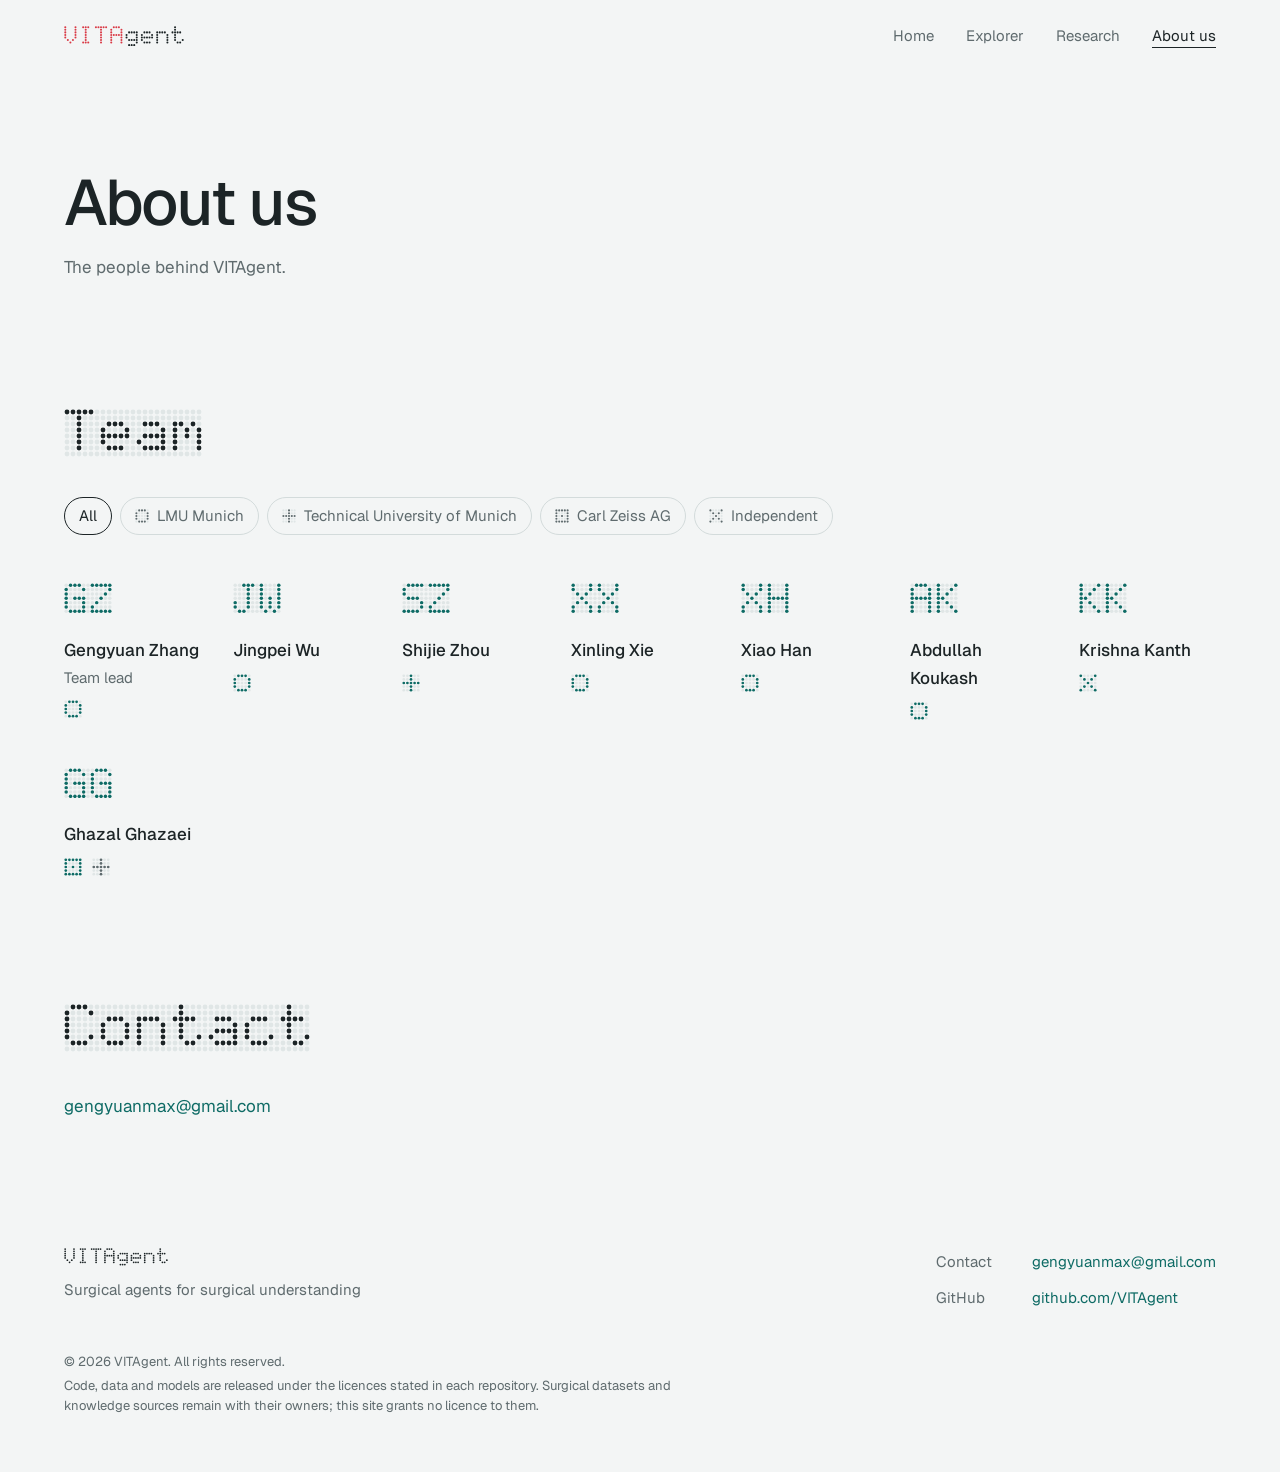
==== site/about/index.html @ 41cdcd92 "Unify research navigation and add About us" ====
<!doctype html>
<html lang="en">
<head>
  <meta charset="utf-8">
  <meta name="viewport" content="width=device-width, initial-scale=1">
  <meta name="theme-color" content="#f3f5f5">
  <link rel="icon" href="../assets/mark.svg" type="image/svg+xml">
  <link rel="preconnect" href="https://fonts.googleapis.com"><link rel="preconnect" href="https://fonts.gstatic.com" crossorigin>
  <link rel="stylesheet" href="https://fonts.googleapis.com/css2?family=Geist:wght@400;500;600&family=Geist+Mono:wght@400;500&display=swap">
  <link rel="stylesheet" href="../assets/style.css">
  <script src="../assets/config.js" defer></script>
  <script src="../assets/team.js" defer></script>
  <script src="../assets/app.js" defer></script>
  <meta name="description" content="The people behind VITAgent. Meet the team and get in touch.">
  <title>About us — VITAgent</title>
  <link rel="canonical" href="https://vitagent.github.io/about/">
</head>
<body>
  <a class="skip" href="#main">Skip to content</a>
  <header class="top" id="top">
    <div class="wrap top-in">
      <a class="brand" href="../" aria-label="VITAgent home"><span class="dm dm-vita" data-dots="VITAgent" data-label="VITAgent"></span></a>
      <nav aria-label="Main">
        <a href="../">Home</a>
        <a href="../explorer/">Explorer</a>
        <a href="../research/">Research</a>
        <a href="../about/" aria-current="page">About us</a>
      </nav>
    </div>
  </header>
  <main id="main">
    <section class="page-hero">
      <div class="wrap">
        <h1>About us</h1>
        <p class="lede">The people behind VITAgent.</p>
      </div>
    </section>
    <section class="sec" id="team" aria-labelledby="team-title">
      <div class="wrap">
        <h2 class="title" id="team-title">Team</h2>
        <ul class="filter" id="aff-filter" aria-label="Filter by institution"></ul>
        <ul class="team" id="team-list"></ul>
      </div>
    </section>
    <section class="sec" aria-labelledby="contact-title">
      <div class="wrap">
        <h2 class="title" id="contact-title">Contact</h2>
        <p data-contact hidden><a class="link" data-contact-link href="#">Email us</a></p>
      </div>
    </section>
  </main>
  <footer class="foot">
    <div class="wrap foot-grid">
      <div class="foot-id">
        <a class="foot-mark" href="../" aria-label="VITAgent home"><span class="dm" data-dots="VITAgent" data-label="VITAgent"></span></a>
        <p>Surgical agents for surgical understanding</p>
      </div>
      <dl class="foot-links">
        <div data-contact hidden><dt>Contact</dt><dd><a class="link" data-contact-link href="#">email</a></dd></div>
        <div><dt>GitHub</dt><dd><a class="link" href="https://github.com/VITAgent">github.com/VITAgent</a></dd></div>
      </dl>
      <div class="foot-legal">
        <p>© <span data-year>2026</span> VITAgent. All rights reserved.</p>
        <p>Code, data and models are released under the licences stated in each repository. Surgical datasets and knowledge sources remain with their owners; this site grants no licence to them.</p>
      </div>
    </div>
  </footer>
</body>
</html>
---- site/assets/style.css ----
/* VITAgent styles. The rules live in DESIGN.md; this file implements them.
   Chapters 1 and 2 (confirmed 2026-11-05):
   - Hierarchy from space, then type, then tone, then surface. Lines only inside visuals and on controls.
   - No eyebrows, small labels or decorative numbering.
   - Five type roles: display (dot-matrix), title 40, heading 20, body 17, meta 15 muted.
   - Mono only inside expressive visuals.
   - Space on a 4px base: 4-8 inside an element, 32-48 between elements, 128 between sections.
   - One left edge; no side-label columns.
   - The raised surface is reserved for product cards. */
:root {
  --surface: #f3f5f5;
  --raised: #ffffff;
  --ink: #1c2426;
  --muted: #5f6b6e;
  --brand: #0e6b65;
  --brand-soft: #e2eeec;
  --signal: #d93a46;
  --control: #d3dbdb;   /* control boundaries only */
  --dot-off: #e0e6e6;
  --faint: #b9c4c4;     /* inside visuals only */
  --sans: "Geist", system-ui, sans-serif;
  --mono: "Geist Mono", ui-monospace, monospace;
  --wrap: 1152px;
  --g: clamp(20px, 4vw, 48px);
  --sec: clamp(96px, 12vw, 128px);
  --quick: 100ms cubic-bezier(0.2, 0, 0.38, 0.9);
  --move: 240ms cubic-bezier(0.2, 0, 0.38, 0.9);
}
@media (prefers-color-scheme: dark) {
  :root { --surface: #101516; --raised: #172022; --ink: #e6ecec; --muted: #93a1a4; --brand: #3fb1a6; --brand-soft: #15302d; --signal: #ff5c66; --control: #2c3739; --dot-off: #20292b; --faint: #46575a; }
}

* { box-sizing: border-box; }
html { scroll-behavior: smooth; scroll-padding-top: 80px; }
body { margin: 0; background: var(--surface); color: var(--ink); font: 400 17px/28px var(--sans); -webkit-font-smoothing: antialiased; }
h1, h2, h3, p, figure, ul { margin: 0; }
a { color: inherit; text-decoration: none; }
:focus-visible { outline: 2px solid var(--brand); outline-offset: 3px; border-radius: 2px; }
.wrap { width: min(var(--wrap), 100% - 2 * var(--g)); margin-inline: auto; }
.skip { position: absolute; left: -999px; }
.skip:focus { left: 12px; top: 12px; z-index: 9; background: var(--raised); padding: 8px 12px; }
.sr { position: absolute; width: 1px; height: 1px; overflow: hidden; clip: rect(0 0 0 0); white-space: nowrap; }

/* Type roles */
.title { font-size: 40px; line-height: 48px; font-weight: 500; letter-spacing: -0.02em; margin-bottom: 40px; }
.dm-title { color: var(--ink); }
.dm.dm-title svg { height: 48px; width: auto; }
h3 { font-size: 20px; line-height: 28px; font-weight: 500; letter-spacing: -0.01em; }
.meta { font-size: 15px; line-height: 24px; color: var(--muted); }
@media (max-width: 640px) { .title { font-size: 32px; line-height: 40px; } .dm.dm-title svg { height: 36px; } }

/* Text link */
.link { color: var(--brand); text-underline-offset: 4px; text-decoration-thickness: 1px; transition: color var(--quick); }
.link:hover { text-decoration-line: underline; }

/* Dot-matrix */
.dm { display: block; }
.dm svg { display: block; width: 100%; height: auto; }
.dm .dot-on { fill: currentColor; }
.dm .dot-off { fill: var(--dot-off); }
/* Wordmark: VITA (life) in the signal colour; in the hero the shared A blinks like a live reading */
.dm-vita .gl[data-i="0"], .dm-vita .gl[data-i="1"], .dm-vita .gl[data-i="2"], .dm-vita .gl[data-i="3"] { fill: var(--signal); }
/* The A belongs to both words: it alternates between VITA's red and Agent's ink */
.dm-hero.dm-vita .gl[data-i="3"] { animation: shared-a 1.6s linear infinite; }
@keyframes shared-a { 0%, 49.9% { fill: var(--signal); } 50%, 100% { fill: var(--ink); } }
@keyframes pulse-a { 0%, 49% { opacity: 1; } 50%, 100% { opacity: .2; } }
@media (prefers-reduced-motion: reduce) { .dm-hero.dm-vita .gl[data-i="3"] { animation: none; } }
.boot .dot-on circle { opacity: 0; transition: opacity .05s steps(1); }
.boot.booted .dot-on circle { opacity: 1; }

/* Nav: no rule; a raised surface appears once the page scrolls */
.top { position: sticky; top: 0; z-index: 5; transition: background-color var(--move); }
.top.scrolled { background: color-mix(in srgb, var(--raised) 88%, transparent); backdrop-filter: blur(10px); }
.top-in { display: flex; align-items: center; gap: 32px; height: 72px; }
.brand { color: var(--ink); width: 120px; flex: none; }
nav { display: flex; gap: 32px; margin-left: auto; font-size: 15px; }
nav a { color: var(--muted); padding: 8px 0; transition: color var(--quick); }
nav a:hover, nav a[aria-current="true"] { color: var(--ink); }
@media (max-width: 640px) {
  .top-in { gap: 20px; height: 64px; }
  .brand { width: 92px; }
  nav { gap: 20px; overflow-x: auto; scrollbar-width: none; }
  nav::-webkit-scrollbar { display: none; }
  nav a { white-space: nowrap; }
}

/* Concept */
.hero { padding: clamp(48px, 8vw, 96px) 0 0; }
.hero-grid { display: grid; grid-template-columns: 1fr; gap: 64px; align-items: center; }
@media (min-width: 900px) { .hero-grid { grid-template-columns: 1.3fr 1fr; } }
.dm-hero { color: var(--ink); max-width: 640px; }
.claim { font-size: 40px; line-height: 48px; font-weight: 500; letter-spacing: -0.02em; margin-top: 48px; }
.lede { color: var(--muted); max-width: 38ch; margin-top: 12px; }
@media (max-width: 640px) { .claim { font-size: 32px; line-height: 40px; } }

/* Expressive visual: dot-matrix display */
.scope { justify-self: center; width: min(100% - 32px, 400px); }
.scope-disc { position: relative; aspect-ratio: 1; }
.scope-disc canvas { width: 100%; height: 100%; display: block; }
.scope-disc::after { content: ""; position: absolute; inset: -14px; border-radius: 50%; border: 1px solid var(--dot-off); pointer-events: none; }
.scope-cap { display: flex; align-items: center; justify-content: space-between; gap: 16px; margin-top: 32px; }
.cap-text { font-size: 15px; color: var(--muted); }
.cap-text b { color: var(--ink); font-weight: 500; font-size: 17px; margin-right: 4px; }
.steps { display: flex; gap: 4px; }
.steps button { all: unset; cursor: pointer; width: 24px; height: 24px; display: grid; place-items: center; }
.steps button::before { content: ""; width: 8px; height: 8px; border-radius: 50%; background: var(--dot-off); transition: background-color var(--quick); }
.steps button:hover::before { background: var(--faint); }
.steps button[aria-current="true"]::before { background: var(--brand); }
.steps button:focus-visible { outline: 2px solid var(--brand); outline-offset: 0; border-radius: 50%; }

/* Expressive visual: vital trace with the vīta readout */
.vitals { margin-top: 96px; display: grid; grid-template-columns: 240px 1fr; align-items: center; gap: 40px; }
.vitals canvas { width: 100%; height: 104px; display: block; }
.dict { display: grid; gap: 16px; }
.dict dt { font-size: 24px; line-height: 30px; font-weight: 500; letter-spacing: -0.015em; }
.dict dd { margin: 2px 0 0; font-size: 15px; line-height: 22px; }
.dict dd i { color: var(--muted); margin-right: 8px; }
@media (max-width: 640px) { .vitals { grid-template-columns: 1fr; gap: 16px; } .dict { grid-template-columns: 1fr 1fr; } }

/* Pathway */
.gauge { margin-bottom: 48px; }
.gauge svg { width: 100%; height: auto; display: block; }
.gauge .off { fill: var(--dot-off); }
.gauge .lit { fill: var(--brand); }
.gauge .head { fill: var(--signal); animation: pulse-a 1.2s linear infinite; }
.gauge .st.off { fill: var(--faint); }
.gauge-ends { display: flex; justify-content: space-between; margin-top: 8px; font-size: 15px; color: var(--muted); }
.path { list-style: none; padding: 0; display: grid; grid-template-columns: 1fr; gap: 48px; }
@media (min-width: 900px) { .path { grid-template-columns: repeat(3, 1fr); gap: 40px; } }
.path li { display: flex; flex-direction: column; }
.dm.dm-num { width: auto; margin-bottom: 20px; color: var(--brand); }
.dm.dm-num svg { height: 40px; width: auto; }
.path li.now .dm-num { color: var(--signal); }
.path h3 { font-size: 22px; line-height: 30px; max-width: 22ch; }
.path .desc { margin-top: 12px; color: var(--muted); max-width: 40ch; }
.path .by { margin-top: auto; padding-top: 20px; display: flex; flex-wrap: wrap; gap: 4px 16px; font-size: 15px; }
@media (max-width: 640px) { .gauge-ends { font-size: 13px; } }
@media (prefers-reduced-motion: reduce) { .gauge .head { animation: none; } }

/* Sections: separated by space only */
.sec { padding-top: var(--sec); }

/* News */
.news { list-style: none; padding: 0; display: grid; gap: 20px; max-width: 760px; }
.news li { display: grid; grid-template-columns: 112px 1fr; gap: 24px; }
.news time { font-size: 15px; color: var(--muted); }
.news li.new time { color: var(--ink); }
.news li.new time::after { content: ""; display: inline-block; width: 7px; height: 7px; border-radius: 50%; background: var(--signal); margin-left: 8px; vertical-align: 2px; animation: blink 1.2s steps(2) infinite; }
@keyframes blink { 50% { opacity: .15; } }
@media (max-width: 640px) { .news li { grid-template-columns: 1fr; gap: 0; } }

/* Expressive visual: system map. Regions are tinted; dots only on the relations. */
.system { margin-top: 80px; }
.system svg { width: 100%; height: auto; display: block; overflow: visible; }
.system .reg .base { fill: var(--brand-soft); }
.system .reg.minor .base { fill: color-mix(in srgb, var(--dot-off) 60%, var(--surface)); }
.system .reg .tex { fill: url(#pd); }
.system .pd { fill: var(--brand); opacity: .4; }
.system .pdm { fill: var(--faint); opacity: .7; }
.system .pdh { fill: var(--brand); }
.system .reg.minor .tex { fill: url(#pdm); }
.system .reg.hl .tex { fill: url(#pdh); }
.system .reg.room .base { fill: none; }
.system .reg.room .tex { fill: none; stroke: var(--brand); stroke-width: 3; stroke-linecap: round; stroke-dasharray: 0 6; }
.system .reg.room.hl .tex { stroke-dasharray: 0 4; }
.system .rn { paint-order: stroke; stroke: var(--brand-soft); stroke-width: 6px; stroke-linejoin: round; }
.system .reg.room .rn { stroke: var(--surface); }
.system .reg.minor .rn { stroke: color-mix(in srgb, var(--dot-off) 60%, var(--surface)); }
.system .rn { font: 500 16px var(--sans); fill: var(--ink); }
.system .reg.minor .rn { fill: var(--muted); }
.system .rm, .system .el { font: 400 13px var(--sans); fill: var(--muted); }
.system .edge { fill: none; stroke: var(--faint); stroke-width: 3; stroke-linecap: round; stroke-dasharray: 0 10; }
.system .pk { fill: var(--brand); }
.system .pk.live { fill: var(--signal); }
@media (max-width: 640px) { .system { display: none; } }

/* Product cards: the only raised surfaces on the page (DESIGN.md 3.4) */
.cards { display: grid; grid-template-columns: 1fr; gap: 16px; }
@media (min-width: 640px) { .cards { grid-template-columns: 1fr 1fr; } }
@media (min-width: 1000px) { .cards { grid-template-columns: repeat(3, 1fr); } .card.feat { grid-column: span 2; } }
.card { position: relative; background: var(--raised); border-radius: 8px; padding: 28px; display: flex; flex-direction: column; gap: 28px; transition: transform var(--move); }
.card .emblem { width: 112px; height: 112px; display: block; }
.card-body { display: flex; flex-direction: column; flex: 1; }
.card h3 a::after { content: ""; position: absolute; inset: 0; border-radius: 8px; }
.card h3 a:focus-visible { outline: none; }
.card:has(h3 a:focus-visible) { outline: 2px solid var(--brand); outline-offset: 3px; }
.card:hover h3 { color: var(--brand); }
.card h3 { transition: color var(--quick); }
.card .meta { margin-top: 2px; }
.card .desc { margin-top: 12px; max-width: 46ch; }
.card .res { margin-top: auto; padding-top: 20px; display: flex; flex-wrap: wrap; gap: 4px 20px; font-size: 15px; }
.card .res a { position: relative; z-index: 1; }
@media (min-width: 1000px) {
  .card.feat { flex-direction: row; align-items: stretch; gap: 40px; }
  .card.feat .emblem { width: 200px; height: 200px; flex: none; }
  .card.feat h3 { font-size: 28px; line-height: 36px; }
}

/* Team */
.filter { list-style: none; padding: 0; display: flex; flex-wrap: wrap; gap: 8px; margin-bottom: 48px; }
.filter button { all: unset; box-sizing: border-box; cursor: pointer; display: inline-flex; align-items: center; gap: 8px; min-height: 36px; font-size: 15px; color: var(--muted); border: 1px solid var(--control); border-radius: 999px; padding: 4px 14px; transition: color var(--quick), border-color var(--quick); }
.filter button:hover { color: var(--ink); border-color: var(--faint); }
.filter button[aria-pressed="true"] { color: var(--ink); border-color: var(--ink); }
.filter button:active { transform: scale(0.98); }
.filter button:focus-visible { outline: 2px solid var(--brand); outline-offset: 2px; }
.team { list-style: none; padding: 0; display: grid; grid-template-columns: repeat(auto-fill, minmax(132px, 1fr)); gap: 48px 32px; }
.team > li { display: flex; flex-direction: column; align-items: flex-start; transition: opacity var(--move); }
.team > li.dim { opacity: .22; }
.mono-tile { width: 48px; margin-bottom: 14px; }
.mono-tile .dm, .mono-tile svg { width: 48px; height: auto; }
.mono-tile .dot-on { fill: var(--brand); }
.mono-tile .dot-off { fill: var(--dot-off); }
.mono-tile img { width: 100%; height: 100%; object-fit: cover; border-radius: 6px; filter: grayscale(1) contrast(1.05); }
.team b { font-size: 17px; font-weight: 500; }
.team .meta { margin-top: 2px; }
.mark { width: 14px; height: 14px; flex: none; }
.mark .m-on { fill: currentColor; }
.mark .m-off { fill: var(--dot-off); }
.affs { list-style: none; padding: 0; display: flex; gap: 10px; margin-top: 10px; }
.affs li { display: inline-flex; color: var(--muted); }
.affs li.primary { color: var(--brand); }
.affs .mark { width: 18px; height: 18px; }

/* Footer */
.foot { padding: var(--sec) 0 56px; }
.foot-grid { display: grid; grid-template-columns: 1fr; gap: 40px 48px; }
@media (min-width: 760px) { .foot-grid { grid-template-columns: 1fr auto; } .foot-legal { grid-column: 1 / -1; } }
.foot-mark { display: block; width: 104px; color: var(--ink); }
.foot-id p { margin-top: 10px; color: var(--muted); font-size: 15px; }
.foot-links { margin: 0; display: grid; gap: 8px; font-size: 15px; }
.foot-links div { display: grid; grid-template-columns: 80px auto; gap: 16px; }
.foot-links dt { color: var(--muted); }
.foot-links dd { margin: 0; }
.foot-legal { display: grid; gap: 4px; font-size: 13px; line-height: 20px; color: var(--muted); max-width: 72ch; }

/* Project pages */
.page-hero { padding: clamp(48px, 8vw, 96px) 0 0; }
.page-hero .dm-mono { width: 32px; color: var(--brand); margin-bottom: 32px; }
.page-hero h1 { font-size: clamp(40px, 6vw, 64px); line-height: 1.08; font-weight: 500; letter-spacing: -0.03em; }
.page-hero .meta { margin-top: 12px; }
.page-hero .lede { margin-top: 16px; }
.page-hero .res { margin-top: 24px; display: flex; flex-wrap: wrap; gap: 4px 24px; }
.slot { background-image: radial-gradient(var(--dot-off) 1.6px, transparent 1.8px); background-size: 12px 12px; min-height: 320px; display: grid; place-items: center; color: var(--muted); font-size: 15px; }
.slot.tall { min-height: 480px; }

@media (prefers-reduced-motion: reduce) { html { scroll-behavior: auto; } }

/* Shared reading elements; keep article text outside the dot-matrix register. */
nav a[aria-current="page"] { color: var(--ink); text-decoration: underline; text-underline-offset: 6px; }
.research-headline { font-size: 24px; line-height: 32px; font-weight: 500; letter-spacing: -0.01em; }
.hero-grid > * { min-width: 0; }
.reading-links { display: flex; flex-wrap: wrap; gap: 12px 24px; margin-top: 24px; }
.reading-links a { min-height: 28px; }
.entry-list { display: grid; grid-template-columns: repeat(2, minmax(0, 1fr)); gap: 64px; }
.entry-list article > p { margin-top: 12px; max-width: 52ch; }
.entry-list .reading-links { font-size: 15px; }
.section-lead { max-width: 68ch; }
.construction { min-height: 42vh; }
.construction h2, .post-preview h2 { font-size: 32px; line-height: 40px; font-weight: 500; letter-spacing: -0.02em; }
.construction p { max-width: 56ch; margin-top: 16px; }
.post-preview { max-width: 68ch; }
.post-preview h2 { margin: 16px 0; }
.paper-companion { max-width: 900px; }
.paper-companion .page-hero h1 { margin-top: 24px; font-size: clamp(48px, 7vw, 80px); }
.article-deck { font-size: 24px; line-height: 32px; margin-top: 24px; max-width: 34ch; }
.paper-companion .lede { max-width: 58ch; }
.paper-companion .page-hero > .meta:last-child { margin-top: 24px; }
.reading-nav { margin: 48px 0 0; display: flex; flex-wrap: wrap; gap: 8px 24px; }
.prose { max-width: 68ch; }
.prose section { margin-top: 64px; scroll-margin-top: 96px; }
.prose h2 { font-size: 32px; line-height: 40px; font-weight: 500; letter-spacing: -0.02em; margin-bottom: 24px; }
.prose p + p, .prose ul + p { margin-top: 20px; }
.prose ul { padding-left: 24px; margin-top: 20px; }
.prose li + li { margin-top: 12px; }
.prose strong { font-weight: 500; }
.concept-definitions { margin: 32px 0; display: grid; gap: 24px; }
.concept-definitions dt { font-weight: 500; font-size: 20px; }
.concept-definitions dd { margin: 8px 0 0; }

/* Page navigation and section location are separate layers. */
.section-rail { position: fixed; left: 20px; top: 50%; transform: translateY(-50%); z-index: 4; }
.section-rail summary { display: none; }
.section-rail nav { display: flex; flex-direction: column; gap: 12px; margin: 0; }
.section-rail a { display: flex; align-items: center; gap: 10px; font-size: 15px; padding: 8px 0; min-height: 44px; }
.rail-dots { display: grid; grid-template-columns: repeat(3, 3px); gap: 3px; flex: none; }
.rail-dots i { width: 3px; height: 3px; border-radius: 50%; background: var(--faint); }
.section-rail a:hover .rail-dots i, .section-rail a[aria-current="location"] .rail-dots i { background: var(--brand); }
.section-rail a[aria-current="location"] { color: var(--ink); text-decoration: underline; text-underline-offset: 5px; }
.section-rail a[aria-current="location"] .rail-dots i:nth-child(even) { background: var(--surface); }
@media (min-width: 1200px) { .has-section-rail .wrap { width: min(var(--wrap), 100% - 336px); } }
@media (max-width: 1199px) {
  .section-rail { position: static; transform: none; width: min(var(--wrap), 100% - 2 * var(--g)); margin: 16px auto 0; }
  .section-rail summary { display: list-item; cursor: pointer; color: var(--muted); font-size: 15px; padding: 8px 0; }
  .section-rail nav { flex-direction: row; flex-wrap: wrap; gap: 0 24px; padding: 8px 0; }
  .section-rail:not([open]) nav { display: none; }
}
@media (max-width: 640px) {
  html { scroll-padding-top: 120px; }
  .top-in { height: auto; min-height: 96px; padding-block: 12px; flex-wrap: wrap; gap: 8px; }
  .top nav { width: 100%; margin-left: 0; justify-content: space-between; gap: 16px; }
  .top nav a { min-height: 44px; display: inline-flex; align-items: center; }
  .research-headline { font-size: 20px; line-height: 28px; }
  .entry-list { grid-template-columns: 1fr; gap: 48px; }
  .reading-links { gap: 8px 24px; }
  .reading-links a, .reading-nav a { min-height: 44px; display: inline-flex; align-items: center; }
  .prose section { scroll-margin-top: 120px; }
  .prose h2, .construction h2, .post-preview h2 { font-size: 28px; line-height: 36px; }
  .dm.dm-title svg { max-width: 100%; height: auto; max-height: 36px; }
}
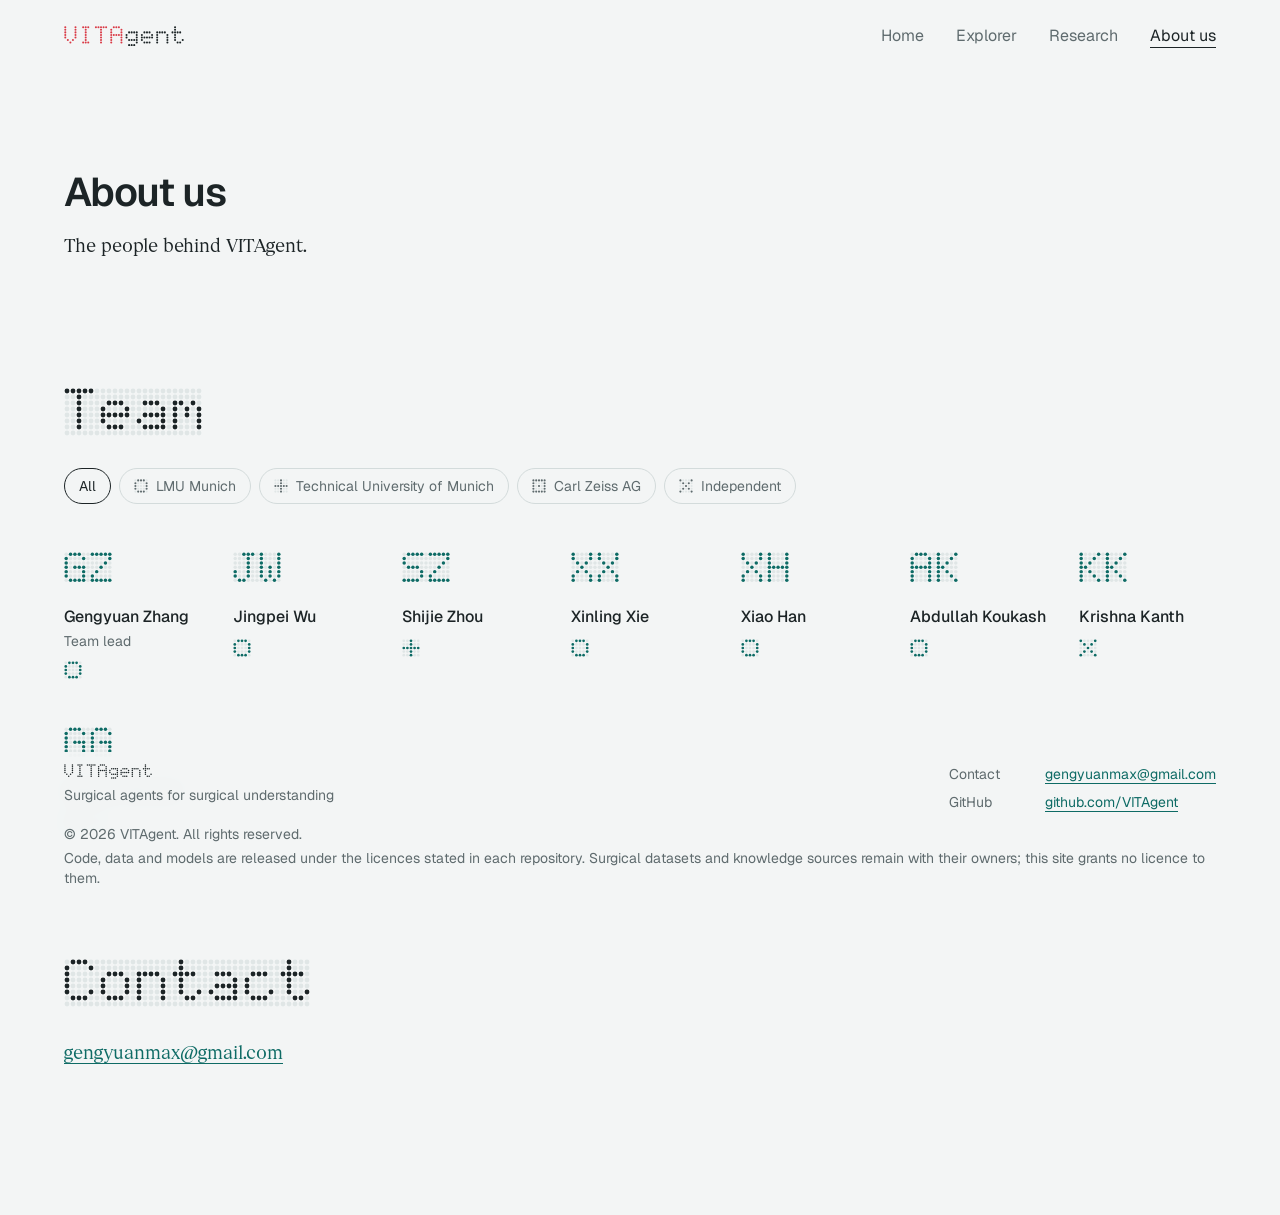
==== commit e1dd5f1a: "Condense the fixed footer on narrow screens" ====
--- a/site/about/index.html
+++ b/site/about/index.html
@@ -56,12 +56,18 @@
         <p>Surgical agents for surgical understanding</p>
       </div>
       <dl class="foot-links">
-        <div data-contact hidden><dt>Contact</dt><dd><a class="link" data-contact-link href="#">email</a></dd></div>
-        <div><dt>GitHub</dt><dd><a class="link" href="https://github.com/VITAgent">github.com/VITAgent</a></dd></div>
+        <div data-contact hidden><dt>Contact</dt><dd><a class="link" data-contact-link href="#"><span class="foot-long" data-contact-address>email</span><span class="foot-short">Contact</span></a></dd></div>
+        <div><dt>GitHub</dt><dd><a class="link" href="https://github.com/VITAgent"><span class="foot-long">github.com/VITAgent</span><span class="foot-short">GitHub</span></a></dd></div>
       </dl>
       <div class="foot-legal">
-        <p>© <span data-year>2026</span> VITAgent. All rights reserved.</p>
-        <p>Code, data and models are released under the licences stated in each repository. Surgical datasets and knowledge sources remain with their owners; this site grants no licence to them.</p>
+        <p class="foot-copyright">© <span data-year>2026</span> VITAgent.<span class="foot-rights"> All rights reserved.</span></p>
+        <details class="foot-details" open>
+          <summary>Legal</summary>
+          <div class="foot-license">
+            <p class="foot-short">All rights reserved.</p>
+            <p>Code, data and models are released under the licences stated in each repository. Surgical datasets and knowledge sources remain with their owners; this site grants no licence to them.</p>
+          </div>
+        </details>
       </div>
     </div>
   </footer>
--- a/site/assets/style.css
+++ b/site/assets/style.css
@@ -1,12 +1,13 @@
-/* VITAgent styles. The rules live in DESIGN.md; this file implements them.
-   Chapters 1 and 2 (confirmed 2026-11-05):
-   - Hierarchy from space, then type, then tone, then surface. Lines only inside visuals and on controls.
-   - No eyebrows, small labels or decorative numbering.
-   - Five type roles: display (dot-matrix), title 40, heading 20, body 17, meta 15 muted.
-   - Mono only inside expressive visuals.
-   - Space on a 4px base: 4-8 inside an element, 32-48 between elements, 128 between sections.
-   - One left edge; no side-label columns.
-   - The raised surface is reserved for product cards. */
+/* VITAgent: Geist Sans headings and UI, Geist Serif reading text.
+   The dot-matrix identity and agreed slogan sizing remain brand exceptions.
+   See DESIGN.md for the approved type scale and five-screen home sequence. */
+@font-face {
+  font-family: "Geist Serif";
+  src: url("fonts/GeistSerif-Regular.woff2") format("woff2");
+  font-style: normal;
+  font-weight: 400;
+  font-display: swap;
+}
 :root {
   --surface: #f3f5f5;
   --raised: #ffffff;
@@ -19,7 +20,9 @@
   --dot-off: #e0e6e6;
   --faint: #b9c4c4;     /* inside visuals only */
   --sans: "Geist", system-ui, sans-serif;
+  --serif: "Geist Serif", Georgia, serif;
   --mono: "Geist Mono", ui-monospace, monospace;
+  --footer-height: 148px;
   --wrap: 1152px;
   --g: clamp(20px, 4vw, 48px);
   --sec: clamp(96px, 12vw, 128px);
@@ -31,9 +34,11 @@
 }
 
 * { box-sizing: border-box; }
-html { scroll-behavior: smooth; scroll-padding-top: 80px; }
-body { margin: 0; background: var(--surface); color: var(--ink); font: 400 17px/28px var(--sans); -webkit-font-smoothing: antialiased; }
+html { scroll-behavior: smooth; scroll-padding-top: 80px; scroll-padding-bottom: var(--footer-height); }
+body { padding-bottom: var(--footer-height); margin: 0; background: var(--surface); color: var(--ink); font: 400 18px/28px var(--serif); -webkit-font-smoothing: antialiased; }
 h1, h2, h3, p, figure, ul { margin: 0; }
+h1, h2, h3 { font-family: var(--sans); font-weight: 600; }
+strong { font-weight: 600; }
 a { color: inherit; text-decoration: none; }
 :focus-visible { outline: 2px solid var(--brand); outline-offset: 3px; border-radius: 2px; }
 .wrap { width: min(var(--wrap), 100% - 2 * var(--g)); margin-inline: auto; }
@@ -42,15 +47,15 @@
 .sr { position: absolute; width: 1px; height: 1px; overflow: hidden; clip: rect(0 0 0 0); white-space: nowrap; }
 
 /* Type roles */
-.title { font-size: 40px; line-height: 48px; font-weight: 500; letter-spacing: -0.02em; margin-bottom: 40px; }
+.title { font-size: 40px; line-height: 48px; font-weight: 600; letter-spacing: -0.04em; margin-bottom: 32px; }
 .dm-title { color: var(--ink); }
 .dm.dm-title svg { height: 48px; width: auto; }
-h3 { font-size: 20px; line-height: 28px; font-weight: 500; letter-spacing: -0.01em; }
-.meta { font-size: 15px; line-height: 24px; color: var(--muted); }
+h3 { font-size: 20px; line-height: 26px; font-weight: 600; letter-spacing: -0.02em; }
+.meta { font: 400 14px/20px var(--sans); color: var(--muted); }
 @media (max-width: 640px) { .title { font-size: 32px; line-height: 40px; } .dm.dm-title svg { height: 36px; } }
 
 /* Text link */
-.link { color: var(--brand); text-underline-offset: 4px; text-decoration-thickness: 1px; transition: color var(--quick); }
+.link { color: var(--brand); text-decoration-line: underline; text-underline-offset: 4px; text-decoration-thickness: 1px; transition: color var(--quick); }
 .link:hover { text-decoration-line: underline; }
 
 /* Dot-matrix */
@@ -73,7 +78,7 @@
 .top.scrolled { background: color-mix(in srgb, var(--raised) 88%, transparent); backdrop-filter: blur(10px); }
 .top-in { display: flex; align-items: center; gap: 32px; height: 72px; }
 .brand { color: var(--ink); width: 120px; flex: none; }
-nav { display: flex; gap: 32px; margin-left: auto; font-size: 15px; }
+nav { display: flex; gap: 32px; margin-left: auto; font: 400 16px/20px var(--sans); }
 nav a { color: var(--muted); padding: 8px 0; transition: color var(--quick); }
 nav a:hover, nav a[aria-current="true"] { color: var(--ink); }
 @media (max-width: 640px) {
@@ -90,7 +95,7 @@
 @media (min-width: 900px) { .hero-grid { grid-template-columns: 1.3fr 1fr; } }
 .dm-hero { color: var(--ink); max-width: 640px; }
 .claim { font-size: 40px; line-height: 48px; font-weight: 500; letter-spacing: -0.02em; margin-top: 48px; }
-.lede { color: var(--muted); max-width: 38ch; margin-top: 12px; }
+.lede { color: var(--muted); margin-top: 12px; }
 @media (max-width: 640px) { .claim { font-size: 32px; line-height: 40px; } }
 
 /* Expressive visual: dot-matrix display */
@@ -99,8 +104,8 @@
 .scope-disc canvas { width: 100%; height: 100%; display: block; }
 .scope-disc::after { content: ""; position: absolute; inset: -14px; border-radius: 50%; border: 1px solid var(--dot-off); pointer-events: none; }
 .scope-cap { display: flex; align-items: center; justify-content: space-between; gap: 16px; margin-top: 32px; }
-.cap-text { font-size: 15px; color: var(--muted); }
-.cap-text b { color: var(--ink); font-weight: 500; font-size: 17px; margin-right: 4px; }
+.cap-text { font: 400 14px/20px var(--sans); color: var(--muted); }
+.cap-text b { color: var(--ink); font-weight: 500; font-size: 16px; margin-right: 4px; }
 .steps { display: flex; gap: 4px; }
 .steps button { all: unset; cursor: pointer; width: 24px; height: 24px; display: grid; place-items: center; }
 .steps button::before { content: ""; width: 8px; height: 8px; border-radius: 50%; background: var(--dot-off); transition: background-color var(--quick); }
@@ -112,8 +117,8 @@
 .vitals { margin-top: 96px; display: grid; grid-template-columns: 240px 1fr; align-items: center; gap: 40px; }
 .vitals canvas { width: 100%; height: 104px; display: block; }
 .dict { display: grid; gap: 16px; }
-.dict dt { font-size: 24px; line-height: 30px; font-weight: 500; letter-spacing: -0.015em; }
-.dict dd { margin: 2px 0 0; font-size: 15px; line-height: 22px; }
+.dict dt { font-family: var(--sans); font-size: 24px; line-height: 30px; font-weight: 500; letter-spacing: -0.015em; }
+.dict dd { margin: 4px 0 0; font-size: 16px; line-height: 24px; }
 .dict dd i { color: var(--muted); margin-right: 8px; }
 @media (max-width: 640px) { .vitals { grid-template-columns: 1fr; gap: 16px; } .dict { grid-template-columns: 1fr 1fr; } }
 
@@ -131,8 +136,8 @@
 .dm.dm-num { width: auto; margin-bottom: 20px; color: var(--brand); }
 .dm.dm-num svg { height: 40px; width: auto; }
 .path li.now .dm-num { color: var(--signal); }
-.path h3 { font-size: 22px; line-height: 30px; max-width: 22ch; }
-.path .desc { margin-top: 12px; color: var(--muted); max-width: 40ch; }
+.path h3 { font-size: 20px; line-height: 26px; }
+.path .desc { margin-top: 12px; color: var(--ink); }
 .path .by { margin-top: auto; padding-top: 20px; display: flex; flex-wrap: wrap; gap: 4px 16px; font-size: 15px; }
 @media (max-width: 640px) { .gauge-ends { font-size: 13px; } }
 @media (prefers-reduced-motion: reduce) { .gauge .head { animation: none; } }
@@ -141,9 +146,10 @@
 .sec { padding-top: var(--sec); }
 
 /* News */
-.news { list-style: none; padding: 0; display: grid; gap: 20px; max-width: 760px; }
+.news { list-style: none; padding: 0; display: grid; gap: 20px; }
 .news li { display: grid; grid-template-columns: 112px 1fr; gap: 24px; }
-.news time { font-size: 15px; color: var(--muted); }
+.news .link { white-space: nowrap; }
+.news time { font: 400 14px/20px var(--sans); padding-top: 4px; color: var(--muted); }
 .news li.new time { color: var(--ink); }
 .news li.new time::after { content: ""; display: inline-block; width: 7px; height: 7px; border-radius: 50%; background: var(--signal); margin-left: 8px; vertical-align: 2px; animation: blink 1.2s steps(2) infinite; }
 @keyframes blink { 50% { opacity: .15; } }
@@ -187,18 +193,18 @@
 .card:hover h3 { color: var(--brand); }
 .card h3 { transition: color var(--quick); }
 .card .meta { margin-top: 2px; }
-.card .desc { margin-top: 12px; max-width: 46ch; }
-.card .res { margin-top: auto; padding-top: 20px; display: flex; flex-wrap: wrap; gap: 4px 20px; font-size: 15px; }
+.card .desc { margin-top: 12px; }
+.card .res { margin-top: auto; padding-top: 20px; display: flex; flex-wrap: wrap; gap: 4px 20px; font: 400 14px/20px var(--sans); }
 .card .res a { position: relative; z-index: 1; }
 @media (min-width: 1000px) {
   .card.feat { flex-direction: row; align-items: stretch; gap: 40px; }
   .card.feat .emblem { width: 200px; height: 200px; flex: none; }
-  .card.feat h3 { font-size: 28px; line-height: 36px; }
+  .card.feat h3 { font-size: 24px; line-height: 32px; }
 }
 
 /* Team */
 .filter { list-style: none; padding: 0; display: flex; flex-wrap: wrap; gap: 8px; margin-bottom: 48px; }
-.filter button { all: unset; box-sizing: border-box; cursor: pointer; display: inline-flex; align-items: center; gap: 8px; min-height: 36px; font-size: 15px; color: var(--muted); border: 1px solid var(--control); border-radius: 999px; padding: 4px 14px; transition: color var(--quick), border-color var(--quick); }
+.filter button { all: unset; box-sizing: border-box; cursor: pointer; display: inline-flex; align-items: center; gap: 8px; min-height: 36px; font: 400 14px/20px var(--sans); color: var(--muted); border: 1px solid var(--control); border-radius: 999px; padding: 4px 14px; transition: color var(--quick), border-color var(--quick); }
 .filter button:hover { color: var(--ink); border-color: var(--faint); }
 .filter button[aria-pressed="true"] { color: var(--ink); border-color: var(--ink); }
 .filter button:active { transform: scale(0.98); }
@@ -211,7 +217,7 @@
 .mono-tile .dot-on { fill: var(--brand); }
 .mono-tile .dot-off { fill: var(--dot-off); }
 .mono-tile img { width: 100%; height: 100%; object-fit: cover; border-radius: 6px; filter: grayscale(1) contrast(1.05); }
-.team b { font-size: 17px; font-weight: 500; }
+.team b { font: 500 16px/24px var(--sans); }
 .team .meta { margin-top: 2px; }
 .mark { width: 14px; height: 14px; flex: none; }
 .mark .m-on { fill: currentColor; }
@@ -222,23 +228,27 @@
 .affs .mark { width: 18px; height: 18px; }
 
 /* Footer */
-.foot { padding: var(--sec) 0 56px; }
-.foot-grid { display: grid; grid-template-columns: 1fr; gap: 40px 48px; }
+.foot { position: fixed; inset: auto 0 0; z-index: 5; padding: 12px 0; background: color-mix(in srgb, var(--surface) 96%, transparent); backdrop-filter: blur(10px); }
+.foot-grid { display: grid; grid-template-columns: 1fr auto; gap: 12px 32px; }
+.foot-legal { grid-column: 1 / -1; }
 @media (min-width: 760px) { .foot-grid { grid-template-columns: 1fr auto; } .foot-legal { grid-column: 1 / -1; } }
-.foot-mark { display: block; width: 104px; color: var(--ink); }
-.foot-id p { margin-top: 10px; color: var(--muted); font-size: 15px; }
-.foot-links { margin: 0; display: grid; gap: 8px; font-size: 15px; }
+.foot-mark { display: block; width: 88px; color: var(--ink); }
+.foot-id p { margin-top: 6px; color: var(--muted); font: 400 14px/20px var(--sans); }
+.foot-links { margin: 0; display: grid; gap: 8px; font: 400 14px/20px var(--sans); }
 .foot-links div { display: grid; grid-template-columns: 80px auto; gap: 16px; }
 .foot-links dt { color: var(--muted); }
 .foot-links dd { margin: 0; }
-.foot-legal { display: grid; gap: 4px; font-size: 13px; line-height: 20px; color: var(--muted); max-width: 72ch; }
+.foot-legal { display: grid; gap: 4px; font: 400 14px/20px var(--sans); color: var(--muted); max-width: none; }
+
+.foot-short, .foot-details summary { display: none; }
+.foot-license { display: grid; gap: 4px; }
 
 /* Project pages */
 .page-hero { padding: clamp(48px, 8vw, 96px) 0 0; }
 .page-hero .dm-mono { width: 32px; color: var(--brand); margin-bottom: 32px; }
-.page-hero h1 { font-size: clamp(40px, 6vw, 64px); line-height: 1.08; font-weight: 500; letter-spacing: -0.03em; }
+.page-hero h1 { font-size: 40px; line-height: 48px; font-weight: 600; letter-spacing: -0.03em; }
 .page-hero .meta { margin-top: 12px; }
-.page-hero .lede { margin-top: 16px; }
+.page-hero .lede { margin-top: 16px; color: var(--ink); }
 .page-hero .res { margin-top: 24px; display: flex; flex-wrap: wrap; gap: 4px 24px; }
 .slot { background-image: radial-gradient(var(--dot-off) 1.6px, transparent 1.8px); background-size: 12px 12px; min-height: 320px; display: grid; place-items: center; color: var(--muted); font-size: 15px; }
 .slot.tall { min-height: 480px; }
@@ -252,36 +262,33 @@
 .reading-links { display: flex; flex-wrap: wrap; gap: 12px 24px; margin-top: 24px; }
 .reading-links a { min-height: 28px; }
 .entry-list { display: grid; grid-template-columns: repeat(2, minmax(0, 1fr)); gap: 64px; }
-.entry-list article > p { margin-top: 12px; max-width: 52ch; }
+.entry-list article > p { margin-top: 12px; }
 .entry-list .reading-links { font-size: 15px; }
-.section-lead { max-width: 68ch; }
 .construction { min-height: 42vh; }
-.construction h2, .post-preview h2 { font-size: 32px; line-height: 40px; font-weight: 500; letter-spacing: -0.02em; }
-.construction p { max-width: 56ch; margin-top: 16px; }
-.post-preview { max-width: 68ch; }
+.construction h2, .post-preview h2 { font-size: 32px; line-height: 40px; font-weight: 600; letter-spacing: -0.02em; }
+.construction p { margin-top: 16px; }
 .post-preview h2 { margin: 16px 0; }
 .paper-companion { max-width: 900px; }
-.paper-companion .page-hero h1 { margin-top: 24px; font-size: clamp(48px, 7vw, 80px); }
-.article-deck { font-size: 24px; line-height: 32px; margin-top: 24px; max-width: 34ch; }
-.paper-companion .lede { max-width: 58ch; }
+.paper-companion .page-hero h1 { margin-top: 24px; font-size: 40px; line-height: 48px; }
+.article-deck { font-size: 18px; line-height: 28px; margin-top: 24px; }
 .paper-companion .page-hero > .meta:last-child { margin-top: 24px; }
 .reading-nav { margin: 48px 0 0; display: flex; flex-wrap: wrap; gap: 8px 24px; }
-.prose { max-width: 68ch; }
+.prose { max-width: 66ch; }
 .prose section { margin-top: 64px; scroll-margin-top: 96px; }
-.prose h2 { font-size: 32px; line-height: 40px; font-weight: 500; letter-spacing: -0.02em; margin-bottom: 24px; }
-.prose p + p, .prose ul + p { margin-top: 20px; }
+.prose h2 { font-size: 32px; line-height: 40px; font-weight: 600; letter-spacing: -0.02em; margin-bottom: 16px; }
+.prose p + p, .prose ul + p { margin-top: 24px; }
 .prose ul { padding-left: 24px; margin-top: 20px; }
 .prose li + li { margin-top: 12px; }
-.prose strong { font-weight: 500; }
+.prose strong { font-weight: 600; }
 .concept-definitions { margin: 32px 0; display: grid; gap: 24px; }
-.concept-definitions dt { font-weight: 500; font-size: 20px; }
+.concept-definitions dt { font: 600 20px/26px var(--sans); }
 .concept-definitions dd { margin: 8px 0 0; }
 
 /* Page navigation and section location are separate layers. */
 .section-rail { position: fixed; left: 20px; top: 50%; transform: translateY(-50%); z-index: 4; }
-.section-rail summary { display: none; }
+.section-rail summary { display: none; font-family: var(--sans); }
 .section-rail nav { display: flex; flex-direction: column; gap: 12px; margin: 0; }
-.section-rail a { display: flex; align-items: center; gap: 10px; font-size: 15px; padding: 8px 0; min-height: 44px; }
+.section-rail a { display: flex; align-items: center; gap: 10px; font: 400 14px/20px var(--sans); padding: 8px 0; min-height: 44px; }
 .rail-dots { display: grid; grid-template-columns: repeat(3, 3px); gap: 3px; flex: none; }
 .rail-dots i { width: 3px; height: 3px; border-radius: 50%; background: var(--faint); }
 .section-rail a:hover .rail-dots i, .section-rail a[aria-current="location"] .rail-dots i { background: var(--brand); }
@@ -304,6 +311,85 @@
   .reading-links { gap: 8px 24px; }
   .reading-links a, .reading-nav a { min-height: 44px; display: inline-flex; align-items: center; }
   .prose section { scroll-margin-top: 120px; }
-  .prose h2, .construction h2, .post-preview h2 { font-size: 28px; line-height: 36px; }
+  .prose h2, .construction h2, .post-preview h2 { font-size: 24px; line-height: 32px; }
+  .page-hero h1, .paper-companion .page-hero h1 { font-size: 32px; line-height: 40px; }
   .dm.dm-title svg { max-width: 100%; height: auto; max-height: 36px; }
 }
+
+/* Reading aids: one treatment for emphasis, notes, and passive status. */
+.reading-links, .reading-nav { font: 400 16px/24px var(--sans); }
+.reading-note { border-left: 4px solid var(--control); padding-left: 16px; font-size: 16px; line-height: 24px; }
+.tag { display: inline-block; padding: 2px 8px; border-radius: 2px; background: var(--dot-off); color: var(--ink); font: 400 14px/20px var(--sans); }
+
+/* Home: five native scroll stops. Content is never clipped or internally scrolled. */
+.home-story { --home-header: 72px; scroll-padding-top: var(--home-header); scroll-snap-type: y proximity; }
+.home-panel { min-height: calc(100svh - var(--home-header) - var(--footer-height)); padding-block: 48px; display: flex; flex-direction: column; justify-content: center; scroll-snap-align: start; scroll-snap-stop: always; }
+.home-panel > .sec { padding-top: 0; }
+.home .system { display: block; margin-top: 0; }
+.home .system svg { max-height: calc(100svh - var(--home-header) - var(--footer-height) - 120px); }
+.home .pathway-news { gap: 48px; }
+.home .team-panel { gap: 40px; }
+.home .artifacts-system .system { max-width: 1056px; margin-inline: auto; }
+@media (min-width: 900px) {
+  .home .home-panel { padding-block: 24px; }
+  .home .hero { gap: 20px; padding-block: 20px; }
+  .home .hero-grid { gap: 48px; }
+  .home .scope { width: min(100% - 32px, calc((100svh - var(--home-header) - var(--footer-height)) * .4), 320px); }
+  .home .vitals { margin-top: 0; }
+  .home .dict { margin-block: 0; }
+  .home .pathway-news { gap: 32px; }
+  .home .title { margin-bottom: 20px; }
+  .home .dm-num { margin-bottom: 16px; }
+  .home .news { gap: 8px; }
+  .home .cards { grid-template-columns: repeat(3, minmax(0, 1fr)); }
+  .home .card { display: grid; grid-template-columns: 32px minmax(0, 1fr); padding: 20px; gap: 16px; }
+  .home .card .emblem { width: 32px; height: 32px; flex: none; }
+  .home .card.feat { grid-column: span 2; grid-template-columns: 88px minmax(0, 1fr); align-items: center; gap: 24px; }
+  .home .card.feat .emblem { width: 88px; height: 88px; }
+  .home .card .desc { margin-top: 8px; }
+  .home .card .res { padding-top: 12px; }
+  .home .filter { margin-bottom: 24px; }
+  .home .team { grid-template-columns: repeat(4, minmax(0, 1fr)); gap: 24px 32px; }
+  .home .team-panel { gap: 32px; }
+}
+@media (min-width: 1200px) and (min-height: 700px) {
+  .home-story { scroll-snap-type: y mandatory; }
+  .home .section-rail { width: 132px; }
+  .home .section-rail nav { gap: 8px; }
+}
+@media (max-width: 899px) {
+  .home-story { scroll-snap-type: none; }
+  .home .hero-grid { gap: 48px; }
+  .home .vitals { margin-top: 48px; }
+  .home .system svg { max-height: none; }
+  .home .path { gap: 32px; }
+}
+@media (max-width: 640px) {
+  .home-story { --home-header: 96px; }
+  .home-panel { padding-block: 40px; }
+  .home .scope { width: min(100% - 32px, 280px); }
+  .home .card { padding: 24px; gap: 20px; }
+  .home .card .emblem { width: 72px; height: 72px; }
+  .home .team { gap: 32px 24px; }
+  .home .filter { margin-bottom: 32px; }
+}
+@media (prefers-reduced-motion: reduce) {
+  .home-story { scroll-snap-type: none; }
+  .news li.new time::after { animation: none; }
+}
+
+@media (max-width: 640px) {
+  .foot { padding: 4px 0 calc(4px + env(safe-area-inset-bottom)); }
+  .foot-grid { grid-template-columns: minmax(0, 1fr) auto; gap: 0 16px; }
+  .foot-id p, .foot-long, .foot-rights { display: none; }
+  .foot-short { display: inline; }
+  .foot-mark { display: flex; align-items: center; width: 80px; min-height: 44px; }
+  .foot-links { display: flex; align-items: center; gap: 16px; }
+  .foot-links div { display: block; }
+  .foot-links dt { display: none; }
+  .foot-links a { display: flex; align-items: center; min-height: 44px; white-space: nowrap; }
+  .foot-legal { position: relative; display: block; }
+  .foot-copyright { min-height: 28px; padding: 4px 72px 4px 0; }
+  .foot-details summary { position: absolute; top: 0; right: 0; display: list-item; list-style-position: inside; min-height: 28px; padding: 4px 0; color: var(--brand); cursor: pointer; }
+  .foot-license { padding: 8px 0 4px; }
+}
